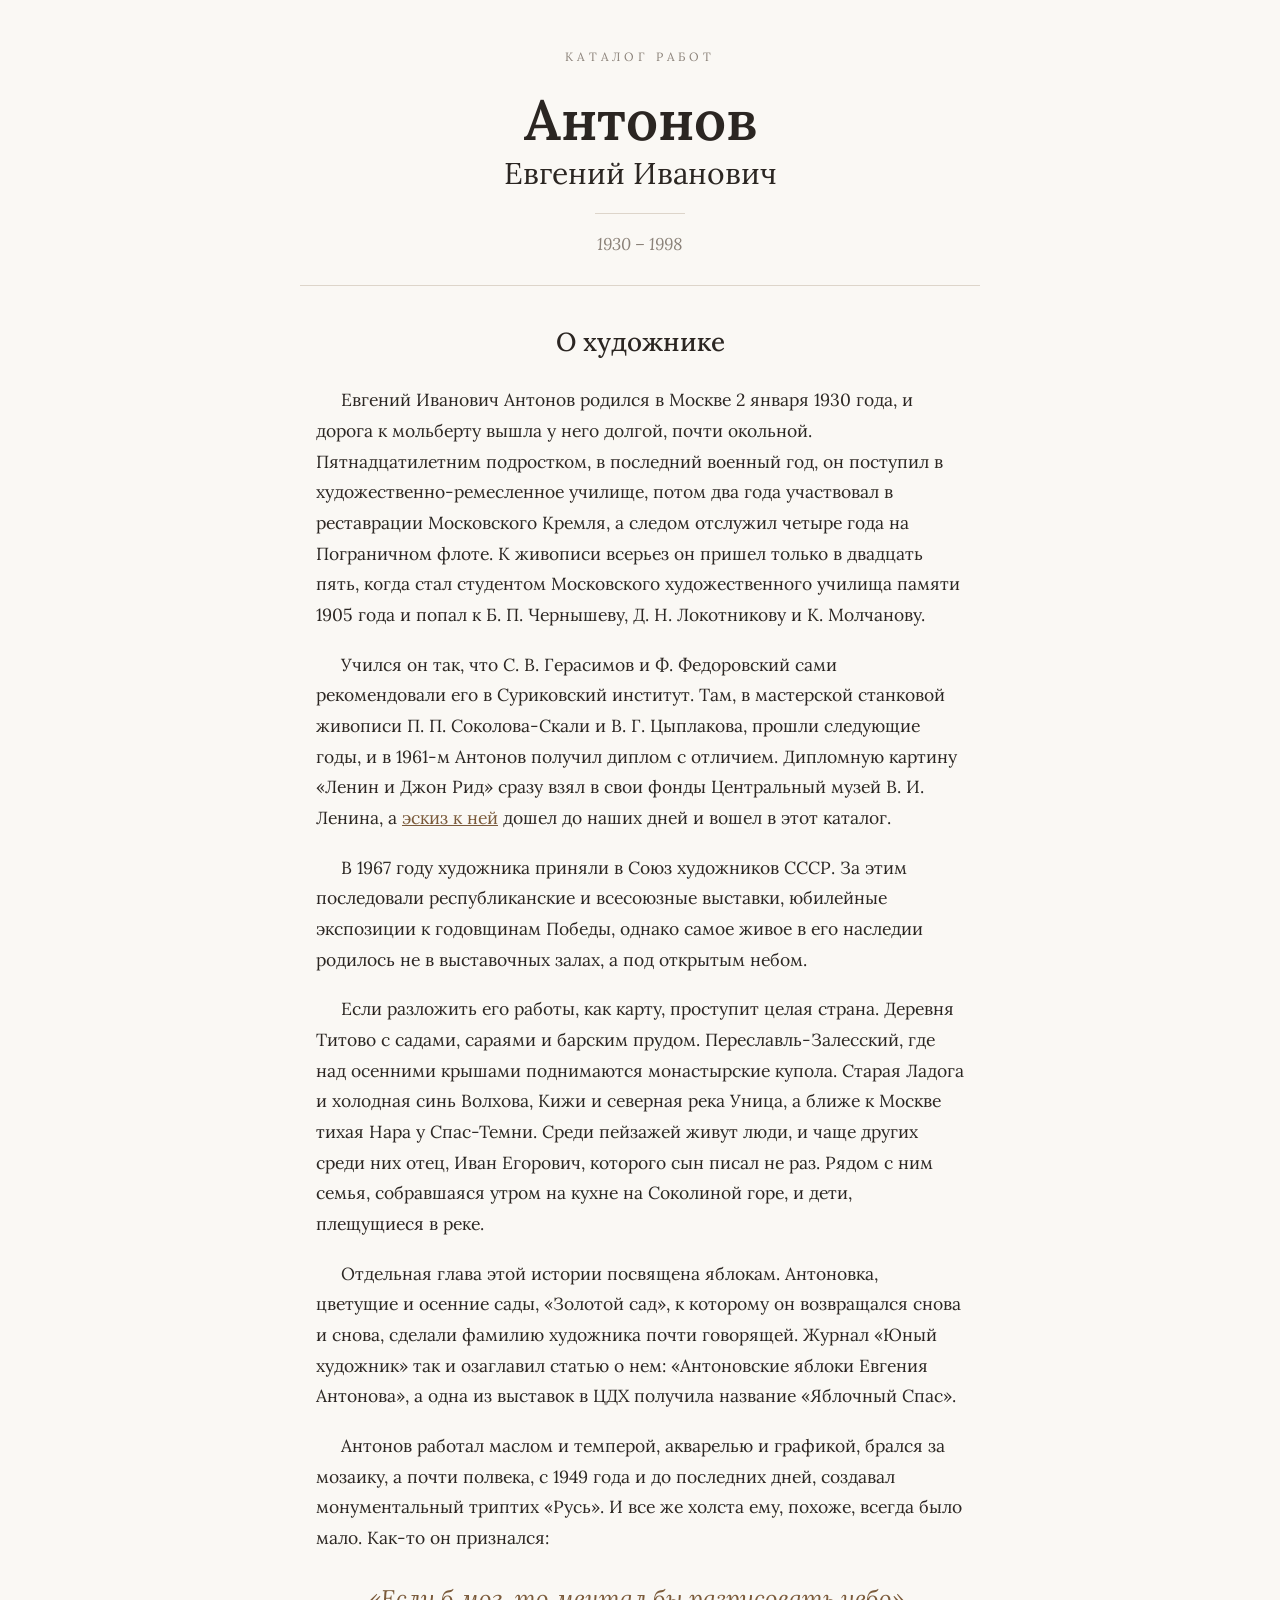
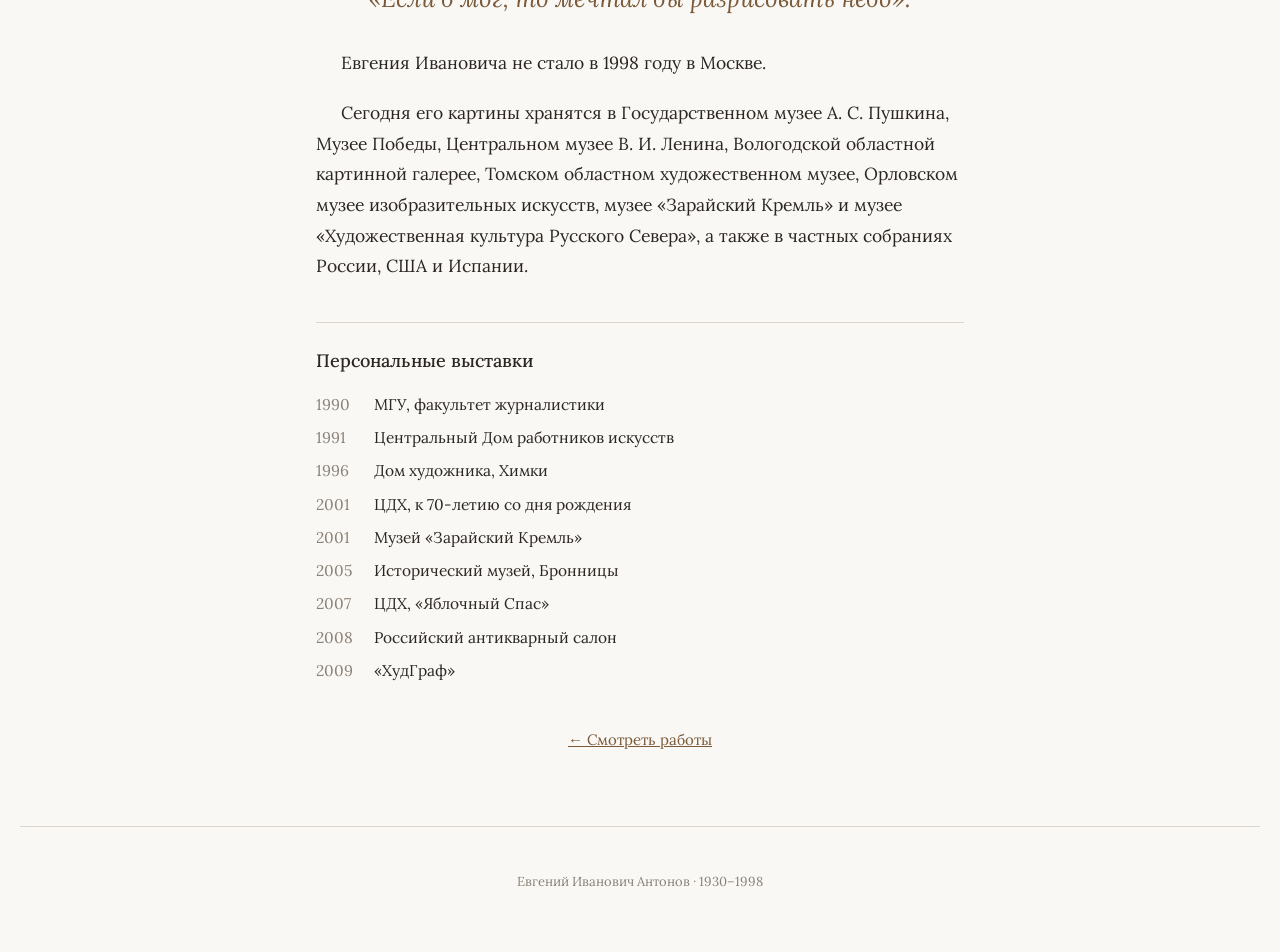
==== about.html @ 1014fc7f "Страница «О художнике» Co-Authored-By: Claude Opus 5.5 <noreply@anthropic.com> Claude-Session: https" ====
<!doctype html>
<html lang="ru">
<head>
<meta charset="utf-8">
<meta name="viewport" content="width=device-width, initial-scale=1">
<title>О художнике. Евгений Иванович Антонов (1930–1998)</title>
<meta name="description" content="Биография художника Евгения Ивановича Антонова (1930–1998).">
<link rel="preconnect" href="https://fonts.googleapis.com">
<link rel="preconnect" href="https://fonts.gstatic.com" crossorigin>
<link href="https://fonts.googleapis.com/css2?family=Lora:ital,wght@0,400;0,500;0,600;1,400&display=swap" rel="stylesheet">
<link rel="stylesheet" href="style.css">
</head>
<body>

<header class="masthead small">
  <p class="eyebrow"><a href="./">Каталог работ</a></p>
  <h1><span class="surname">Антонов</span><span class="given">Евгений Иванович</span></h1>
  <p class="years">1930 – 1998</p>
</header>

<article class="bio">
  <h2>О художнике</h2>

  <p>Евгений Иванович Антонов родился в Москве 2 января 1930 года, и дорога к мольберту вышла у него долгой, почти окольной. Пятнадцатилетним подростком, в последний военный год, он поступил в художественно-ремесленное училище, потом два года участвовал в реставрации Московского Кремля, а следом отслужил четыре года на Пограничном флоте. К живописи всерьез он пришел только в двадцать пять, когда стал студентом Московского художественного училища памяти 1905 года и попал к Б. П. Чернышеву, Д. Н. Локотникову и К. Молчанову.</p>

  <p>Учился он так, что С. В. Герасимов и Ф. Федоровский сами рекомендовали его в Суриковский институт. Там, в мастерской станковой живописи П. П. Соколова-Скали и В. Г. Цыплакова, прошли следующие годы, и в 1961-м Антонов получил диплом с отличием. Дипломную картину «Ленин и Джон Рид» сразу взял в свои фонды Центральный музей В. И. Ленина, а <a href="./#14">эскиз к ней</a> дошел до наших дней и вошел в этот каталог.</p>

  <p>В 1967 году художника приняли в Союз художников СССР. За этим последовали республиканские и всесоюзные выставки, юбилейные экспозиции к годовщинам Победы, однако самое живое в его наследии родилось не в выставочных залах, а под открытым небом.</p>

  <p>Если разложить его работы, как карту, проступит целая страна. Деревня Титово с садами, сараями и барским прудом. Переславль-Залесский, где над осенними крышами поднимаются монастырские купола. Старая Ладога и холодная синь Волхова, Кижи и северная река Уница, а ближе к Москве тихая Нара у Спас-Темни. Среди пейзажей живут люди, и чаще других среди них отец, Иван Егорович, которого сын писал не раз. Рядом с ним семья, собравшаяся утром на кухне на Соколиной горе, и дети, плещущиеся в реке.</p>

  <p>Отдельная глава этой истории посвящена яблокам. Антоновка, цветущие и осенние сады, «Золотой сад», к которому он возвращался снова и снова, сделали фамилию художника почти говорящей. Журнал «Юный художник» так и озаглавил статью о нем: «Антоновские яблоки Евгения Антонова», а одна из выставок в ЦДХ получила название «Яблочный Спас».</p>

  <p>Антонов работал маслом и темперой, акварелью и графикой, брался за мозаику, а почти полвека, с 1949 года и до последних дней, создавал монументальный триптих «Русь». И все же холста ему, похоже, всегда было мало. Как-то он признался:</p>

  <blockquote>«Если б мог, то мечтал бы разрисовать небо».</blockquote>

  <p>Евгения Ивановича не стало в 1998 году в Москве.</p>

  <p>Сегодня его картины хранятся в Государственном музее А. С. Пушкина, Музее Победы, Центральном музее В. И. Ленина, Вологодской областной картинной галерее, Томском областном художественном музее, Орловском музее изобразительных искусств, музее «Зарайский Кремль» и музее «Художественная культура Русского Севера», а также в частных собраниях России, США и Испании.</p>

  <h3>Персональные выставки</h3>
  <ul class="exh">
    <li><span>1990</span>МГУ, факультет журналистики</li>
    <li><span>1991</span>Центральный Дом работников искусств</li>
    <li><span>1996</span>Дом художника, Химки</li>
    <li><span>2001</span>ЦДХ, к 70-летию со дня рождения</li>
    <li><span>2001</span>Музей «Зарайский Кремль»</li>
    <li><span>2005</span>Исторический музей, Бронницы</li>
    <li><span>2007</span>ЦДХ, «Яблочный Спас»</li>
    <li><span>2008</span>Российский антикварный салон</li>
    <li><span>2009</span>«ХудГраф»</li>
  </ul>

  <p class="back"><a href="./">← Смотреть работы</a></p>
</article>

<footer class="foot">
  <p>Евгений Иванович Антонов · 1930–1998</p>
</footer>
</body>
</html>
---- style.css ----
:root {
  --paper: #faf8f4;
  --paper-2: #f2eee7;
  --ink: #2b2622;
  --mute: #8a8178;
  --rule: #ddd5ca;
  --accent: #7a5a3a;
  --serif: "Lora", Georgia, "Times New Roman", serif;
}
* { box-sizing: border-box; }
html { -webkit-text-size-adjust: 100%; }
body {
  margin: 0; background: var(--paper); color: var(--ink);
  font-family: var(--serif); font-size: 16px; line-height: 1.5;
}
button { font: inherit; color: inherit; cursor: pointer; }
a { color: inherit; }

/* Masthead */
.masthead { text-align: center; padding: 72px 16px 40px; }
.eyebrow { margin: 0 0 22px; color: var(--mute); font-size: 12px; letter-spacing: .32em; text-transform: uppercase; }
.masthead h1 { margin: 0; font-weight: 400; line-height: 1.15; }
.surname { display: block; font-weight: 600; font-size: clamp(36px, 7vw, 56px); }
.given { display: block; font-size: clamp(22px, 4vw, 30px); margin-top: 4px; }
.years { margin: 22px auto 0; padding-top: 18px; width: 90px; border-top: 1px solid var(--rule); color: var(--mute); font-style: italic; font-size: 17px; }
.links { margin-top: 28px; }
.links a { font-size: 14px; color: var(--accent); text-decoration: none; border-bottom: 1px solid currentColor; padding-bottom: 1px; }

/* Filters */
.filters { max-width: 1240px; margin: 0 auto; padding: 22px 16px 6px; border-top: 1px solid var(--rule); }
.fgroup { display: flex; gap: 14px; align-items: baseline; padding: 6px 0; }
.fgroup-label { flex: 0 0 104px; color: var(--mute); font-size: 13px; }
.chips { display: flex; flex-wrap: wrap; gap: 6px; }
.fgroup.status { margin-top: 8px; padding-top: 12px; border-top: 1px dashed var(--rule); }
.chip {
  border: 1px solid var(--rule); background: transparent; border-radius: 999px;
  padding: 4px 12px; font-size: 14px; line-height: 1.4; transition: background .15s, border-color .15s;
}
.chip:hover { border-color: var(--mute); }
.chip[aria-pressed="true"] { background: var(--ink); border-color: var(--ink); color: var(--paper); }
.chip .c { color: var(--mute); font-size: 12px; margin-left: 4px; }
.chip[aria-pressed="true"] .c { color: #c9c0b4; }
.filter-foot { display: flex; gap: 16px; align-items: center; padding: 14px 0 0; font-size: 13px; color: var(--mute); }
#reset, .linklike { background: none; border: 0; padding: 0; color: var(--accent); text-decoration: underline; text-underline-offset: 3px; font-size: 13px; }

/* Grid */
main { max-width: 1240px; margin: 0 auto; padding: 18px 16px 40px; }
.grid { list-style: none; margin: 0; padding: 0; display: grid; grid-template-columns: repeat(auto-fill, minmax(260px, 1fr)); gap: 40px 28px; }
.card button { display: block; width: 100%; background: none; border: 0; padding: 0; text-align: left; }
.card .frame { aspect-ratio: 1 / 1; background: var(--paper-2); display: flex; align-items: center; justify-content: center; padding: 18px; transition: background .2s; }
.card button:hover .frame, .card button:focus-visible .frame { background: #ebe5db; }
.card img { max-width: 100%; max-height: 100%; width: auto; height: auto; display: block; box-shadow: 0 1px 2px rgba(0,0,0,.08), 0 6px 18px rgba(60,40,20,.12); }
.card .cap { padding-top: 12px; }
.card .num { color: var(--mute); font-size: 12px; margin-right: 6px; }
.card .t { font-size: 16px; }
.card .m { color: var(--mute); font-size: 13px; margin-top: 2px; }
.badge { display: inline-block; margin-top: 8px; font-size: 11px; letter-spacing: .04em; padding: 2px 8px; border-radius: 3px; background: #ece4d8; color: #6b5641; }
.badge.family { background: #e3e9df; color: #4c5f45; }
.badge.private { background: #e6e3ec; color: #575069; }
.badge.studio { background: #f0e6d6; color: #7a5a3a; }
.empty { text-align: center; color: var(--mute); padding: 40px 0; }

.foot { text-align: center; color: var(--mute); font-size: 13px; padding: 32px 16px 48px; border-top: 1px solid var(--rule); max-width: 1240px; margin: 0 auto; }

/* Viewer */
.viewer { position: fixed; inset: 0; z-index: 10; background: var(--paper); display: flex; align-items: center; justify-content: center; }
.viewer[hidden] { display: none; }
.v-fig { margin: 0; width: 100%; height: 100%; display: flex; flex-direction: column; padding: 56px 72px 24px; }
.v-img-wrap { flex: 1; min-height: 0; display: flex; align-items: center; justify-content: center; }
.v-img-wrap img { max-width: 100%; max-height: 100%; object-fit: contain; box-shadow: 0 2px 4px rgba(0,0,0,.08), 0 12px 40px rgba(60,40,20,.16); }
.v-fig figcaption { text-align: center; padding-top: 20px; }
.v-num { color: var(--mute); font-size: 13px; }
.v-fig h2 { margin: 2px 0 0; font-weight: 500; font-size: 22px; }
.v-meta { margin: 4px 0 0; color: var(--mute); font-size: 15px; }
.v-status { margin: 8px 0 0; }
.v-close { position: absolute; top: 10px; right: 14px; background: none; border: 0; font-size: 36px; line-height: 1; padding: 6px 10px; color: var(--mute); }
.v-nav { position: absolute; top: 50%; transform: translateY(-50%); background: none; border: 0; font-size: 54px; line-height: 1; color: var(--mute); padding: 10px 18px; }
.v-close:hover, .v-nav:hover { color: var(--ink); }
.v-prev { left: 4px; } .v-next { right: 4px; }

@media (max-width: 640px) {
  .masthead { padding: 48px 16px 28px; }
  .fgroup { flex-direction: column; gap: 6px; }
  .fgroup-label { flex: none; }
  .grid { grid-template-columns: repeat(2, minmax(0, 1fr)); gap: 28px 14px; }
  .card .frame { padding: 10px; }
  .card .t { font-size: 14px; line-height: 1.35; }
  .card .m { font-size: 12px; }
  .v-fig { padding: 52px 12px 18px; }
  .v-nav { top: auto; bottom: 10px; transform: none; font-size: 40px; }
  .v-fig h2 { font-size: 18px; }
  .v-fig figcaption { padding: 16px 48px 0; }
}

/* About page */
.masthead.small { padding: 48px 16px 28px; }
.masthead.small .eyebrow a { color: inherit; text-decoration: none; }
.links a + a { margin-left: 22px; }
.bio { max-width: 680px; margin: 0 auto; padding: 28px 16px 56px; border-top: 1px solid var(--rule); }
.bio h2 { font-weight: 500; font-size: 26px; margin: 8px 0 24px; text-align: center; }
.bio p { font-size: 17.5px; line-height: 1.75; margin: 0 0 1.1em; text-indent: 1.4em; hyphens: auto; -webkit-hyphens: auto; }
.bio p.back { text-indent: 0; text-align: center; margin-top: 40px; font-size: 15px; }
.bio a { color: var(--accent); }
.bio blockquote { margin: 28px 0 32px; padding: 0; text-align: center; font-style: italic; font-size: 24px; line-height: 1.45; color: var(--accent); }
.bio h3 { font-weight: 500; font-size: 18px; margin: 40px 0 14px; padding-top: 24px; border-top: 1px solid var(--rule); }
.exh { list-style: none; padding: 0; margin: 0; font-size: 15.5px; }
.exh li { padding: 5px 0; display: flex; gap: 18px; }
.exh span { color: var(--mute); flex: 0 0 40px; }
@media (max-width: 640px) { .bio p { font-size: 16.5px; } .bio blockquote { font-size: 20px; } }
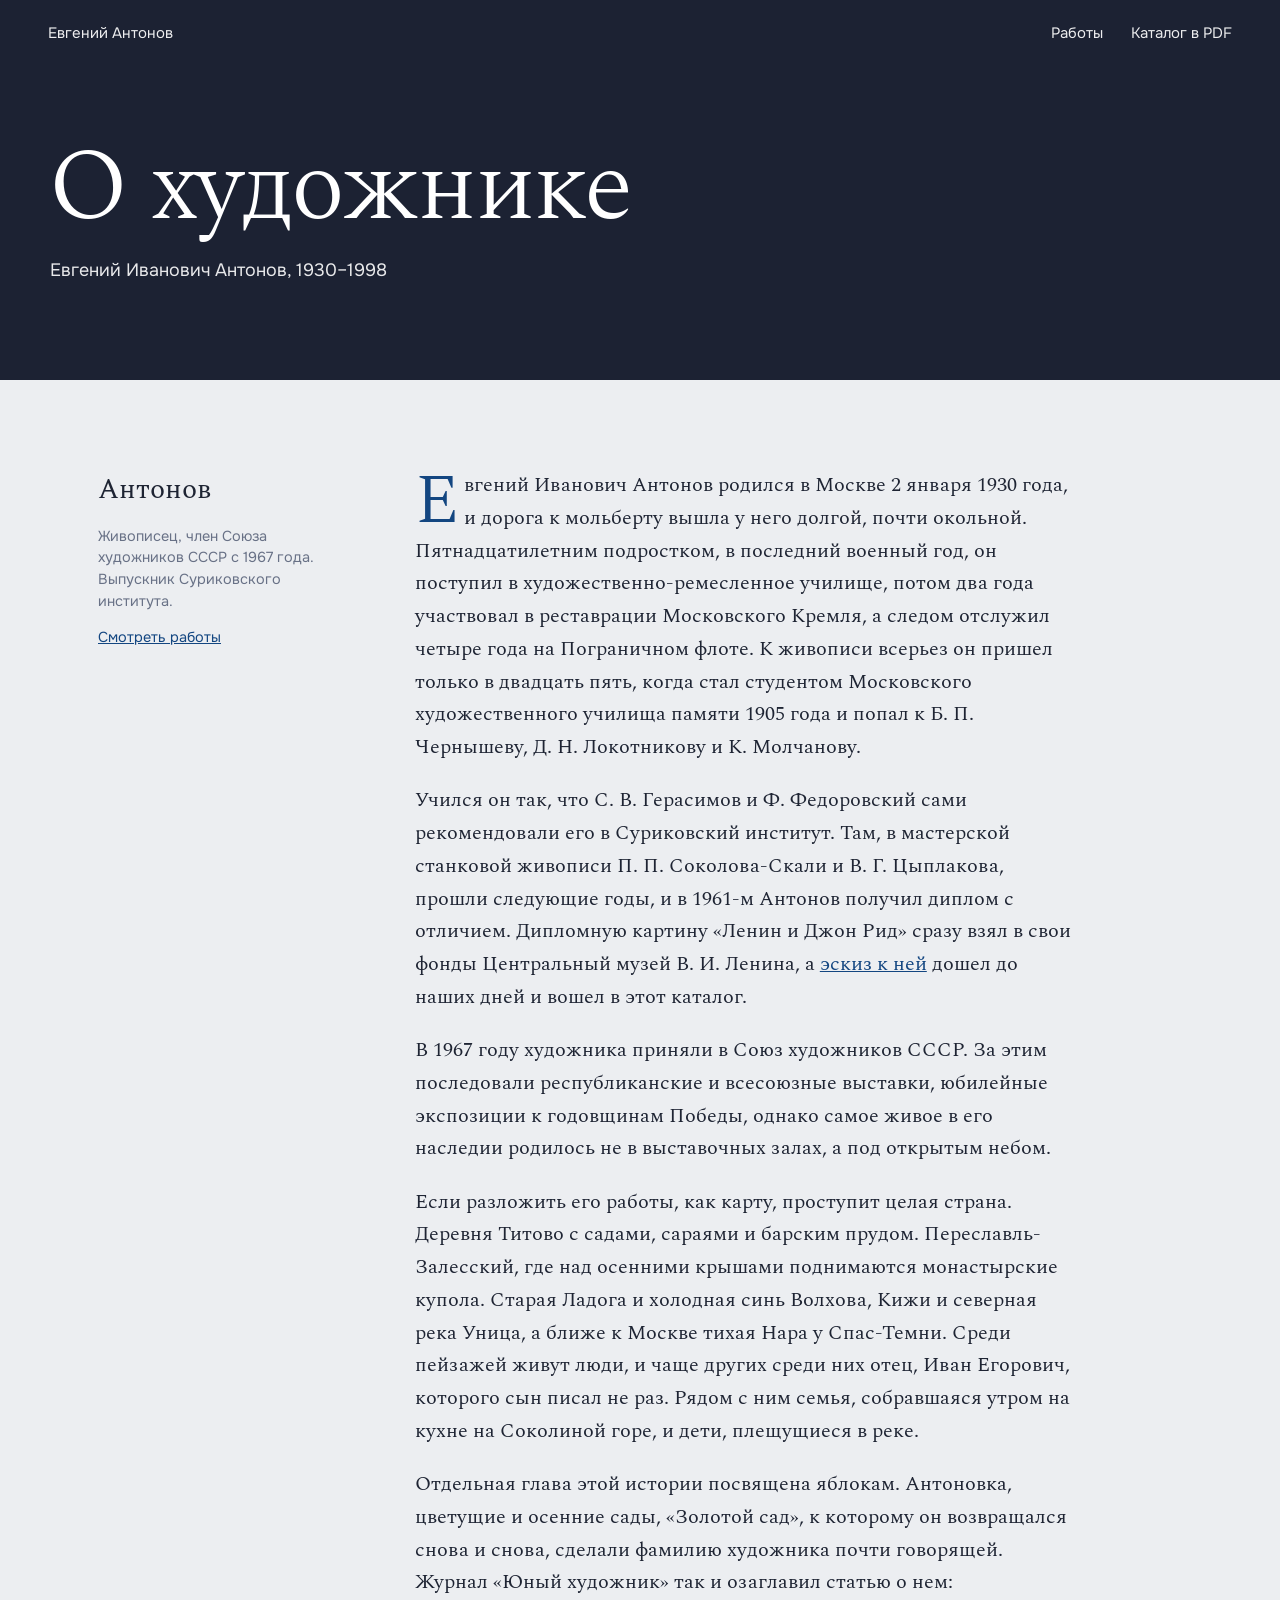
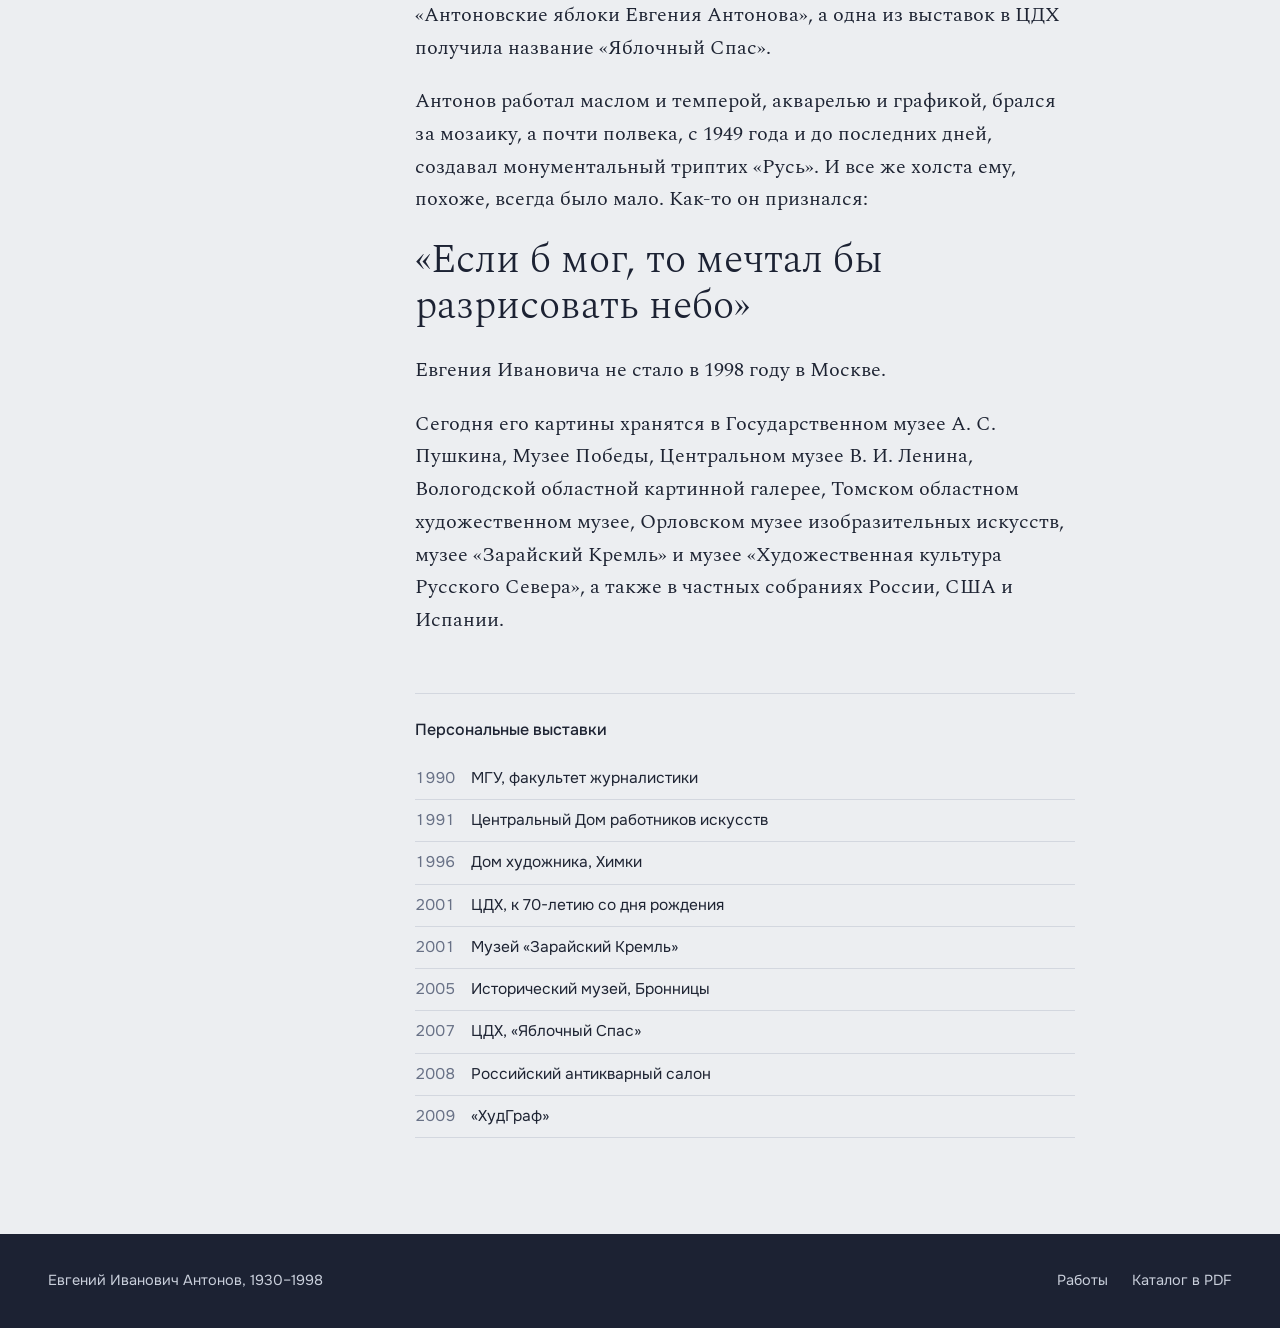
==== commit db0dc385: "Новый дизайн: обложка «Даль небесная», цитата, галерея по пропорциям картин, темный просмотр Co-Auth" ====
--- a/about.html
+++ b/about.html
@@ -2,26 +2,35 @@
 <html lang="ru">
 <head>
 <meta charset="utf-8">
-<meta name="viewport" content="width=device-width, initial-scale=1">
-<title>О художнике. Евгений Иванович Антонов (1930–1998)</title>
+<meta name="viewport" content="width=device-width, initial-scale=1, viewport-fit=cover">
+<title>О художнике. Евгений Антонов (1930–1998)</title>
 <meta name="description" content="Биография художника Евгения Ивановича Антонова (1930–1998).">
+<meta name="theme-color" content="#1c2233">
 <link rel="preconnect" href="https://fonts.googleapis.com">
 <link rel="preconnect" href="https://fonts.gstatic.com" crossorigin>
-<link href="https://fonts.googleapis.com/css2?family=Lora:ital,wght@0,400;0,500;0,600;1,400&display=swap" rel="stylesheet">
+<link href="https://fonts.googleapis.com/css2?family=Onest:wght@400;500;600&family=Spectral:ital,wght@0,300;0,400;1,300&display=swap" rel="stylesheet">
 <link rel="stylesheet" href="style.css">
 </head>
 <body>
 
-<header class="masthead small">
-  <p class="eyebrow"><a href="./">Каталог работ</a></p>
-  <h1><span class="surname">Антонов</span><span class="given">Евгений Иванович</span></h1>
-  <p class="years">1930 – 1998</p>
+<header class="about-top">
+  <nav class="topnav" aria-label="Разделы">
+    <a class="home" href="./">Евгений Антонов</a>
+    <a href="./#works">Работы</a>
+    <a href="catalog/antonov-katalog.pdf" download>Каталог в PDF</a>
+  </nav>
+  <h1>О художнике</h1>
+  <p class="hero-sub">Евгений Иванович Антонов, 1930–1998</p>
 </header>
 
-<article class="bio">
-  <h2>О художнике</h2>
-
-  <p>Евгений Иванович Антонов родился в Москве 2 января 1930 года, и дорога к мольберту вышла у него долгой, почти окольной. Пятнадцатилетним подростком, в последний военный год, он поступил в художественно-ремесленное училище, потом два года участвовал в реставрации Московского Кремля, а следом отслужил четыре года на Пограничном флоте. К живописи всерьез он пришел только в двадцать пять, когда стал студентом Московского художественного училища памяти 1905 года и попал к Б. П. Чернышеву, Д. Н. Локотникову и К. Молчанову.</p>
+<main class="bio">
+  <aside class="bio-side">
+    <h2>Антонов</h2>
+    <p>Живописец, член Союза художников СССР с 1967 года. Выпускник Суриковского института.</p>
+    <p><a href="./#works">Смотреть работы</a></p>
+  </aside>
+  <div class="bio-text">
+    <p>Евгений Иванович Антонов родился в Москве 2 января 1930 года, и дорога к мольберту вышла у него долгой, почти окольной. Пятнадцатилетним подростком, в последний военный год, он поступил в художественно-ремесленное училище, потом два года участвовал в реставрации Московского Кремля, а следом отслужил четыре года на Пограничном флоте. К живописи всерьез он пришел только в двадцать пять, когда стал студентом Московского художественного училища памяти 1905 года и попал к Б. П. Чернышеву, Д. Н. Локотникову и К. Молчанову.</p>
 
   <p>Учился он так, что С. В. Герасимов и Ф. Федоровский сами рекомендовали его в Суриковский институт. Там, в мастерской станковой живописи П. П. Соколова-Скали и В. Г. Цыплакова, прошли следующие годы, и в 1961-м Антонов получил диплом с отличием. Дипломную картину «Ленин и Джон Рид» сразу взял в свои фонды Центральный музей В. И. Ленина, а <a href="./#14">эскиз к ней</a> дошел до наших дней и вошел в этот каталог.</p>
 
@@ -33,14 +42,14 @@
 
   <p>Антонов работал маслом и темперой, акварелью и графикой, брался за мозаику, а почти полвека, с 1949 года и до последних дней, создавал монументальный триптих «Русь». И все же холста ему, похоже, всегда было мало. Как-то он признался:</p>
 
-  <blockquote>«Если б мог, то мечтал бы разрисовать небо».</blockquote>
+  <blockquote><p>«Если б мог, то мечтал бы разрисовать небо»</p></blockquote>
 
   <p>Евгения Ивановича не стало в 1998 году в Москве.</p>
 
   <p>Сегодня его картины хранятся в Государственном музее А. С. Пушкина, Музее Победы, Центральном музее В. И. Ленина, Вологодской областной картинной галерее, Томском областном художественном музее, Орловском музее изобразительных искусств, музее «Зарайский Кремль» и музее «Художественная культура Русского Севера», а также в частных собраниях России, США и Испании.</p>
 
-  <h3>Персональные выставки</h3>
-  <ul class="exh">
+    <h3>Персональные выставки</h3>
+    <ul class="exh">
     <li><span>1990</span>МГУ, факультет журналистики</li>
     <li><span>1991</span>Центральный Дом работников искусств</li>
     <li><span>1996</span>Дом художника, Химки</li>
@@ -51,12 +60,12 @@
     <li><span>2008</span>Российский антикварный салон</li>
     <li><span>2009</span>«ХудГраф»</li>
   </ul>
+  </div>
+</main>
 
-  <p class="back"><a href="./">← Смотреть работы</a></p>
-</article>
-
-<footer class="foot">
-  <p>Евгений Иванович Антонов · 1930–1998</p>
+<footer class="site-foot">
+  <p>Евгений Иванович Антонов, 1930–1998</p>
+  <p><a href="./#works">Работы</a><a href="catalog/antonov-katalog.pdf" download>Каталог в PDF</a></p>
 </footer>
 </body>
 </html>
--- a/style.css
+++ b/style.css
@@ -1,109 +1,162 @@
 :root {
-  --paper: #faf8f4;
-  --paper-2: #f2eee7;
-  --ink: #2b2622;
-  --mute: #8a8178;
-  --rule: #ddd5ca;
-  --accent: #7a5a3a;
-  --serif: "Lora", Georgia, "Times New Roman", serif;
+  --night: #1c2233;      /* грозовое небо */
+  --night-2: #262e43;
+  --wall: #eceef1;       /* стена галереи в пасмурный день */
+  --paper: #f6f7f8;
+  --ink: #1e2433;
+  --mute: #687186;
+  --rule: #d3d7df;
+  --sky: #134681;        /* ультрамарин из «Дали небесной» */
+  --st-museum: #134681;
+  --st-studio: #b4843a;
+  --st-family: #5b7a57;
+  --st-private: #6e6489;
+  --serif: "Spectral", Georgia, serif;
+  --sans: "Onest", system-ui, -apple-system, "Segoe UI", sans-serif;
 }
 * { box-sizing: border-box; }
-html { -webkit-text-size-adjust: 100%; }
-body {
-  margin: 0; background: var(--paper); color: var(--ink);
-  font-family: var(--serif); font-size: 16px; line-height: 1.5;
-}
+html { -webkit-text-size-adjust: 100%; scroll-behavior: smooth; }
+body { margin: 0; background: var(--wall); color: var(--ink); font-family: var(--sans); font-size: 16px; line-height: 1.5; }
 button { font: inherit; color: inherit; cursor: pointer; }
 a { color: inherit; }
+:focus-visible { outline: 2px solid var(--sky); outline-offset: 3px; }
+img { display: block; }
 
-/* Masthead */
-.masthead { text-align: center; padding: 72px 16px 40px; }
-.eyebrow { margin: 0 0 22px; color: var(--mute); font-size: 12px; letter-spacing: .32em; text-transform: uppercase; }
-.masthead h1 { margin: 0; font-weight: 400; line-height: 1.15; }
-.surname { display: block; font-weight: 600; font-size: clamp(36px, 7vw, 56px); }
-.given { display: block; font-size: clamp(22px, 4vw, 30px); margin-top: 4px; }
-.years { margin: 22px auto 0; padding-top: 18px; width: 90px; border-top: 1px solid var(--rule); color: var(--mute); font-style: italic; font-size: 17px; }
-.links { margin-top: 28px; }
-.links a { font-size: 14px; color: var(--accent); text-decoration: none; border-bottom: 1px solid currentColor; padding-bottom: 1px; }
-
-/* Filters */
-.filters { max-width: 1240px; margin: 0 auto; padding: 22px 16px 6px; border-top: 1px solid var(--rule); }
-.fgroup { display: flex; gap: 14px; align-items: baseline; padding: 6px 0; }
-.fgroup-label { flex: 0 0 104px; color: var(--mute); font-size: 13px; }
-.chips { display: flex; flex-wrap: wrap; gap: 6px; }
-.fgroup.status { margin-top: 8px; padding-top: 12px; border-top: 1px dashed var(--rule); }
-.chip {
-  border: 1px solid var(--rule); background: transparent; border-radius: 999px;
-  padding: 4px 12px; font-size: 14px; line-height: 1.4; transition: background .15s, border-color .15s;
-}
-.chip:hover { border-color: var(--mute); }
-.chip[aria-pressed="true"] { background: var(--ink); border-color: var(--ink); color: var(--paper); }
-.chip .c { color: var(--mute); font-size: 12px; margin-left: 4px; }
-.chip[aria-pressed="true"] .c { color: #c9c0b4; }
-.filter-foot { display: flex; gap: 16px; align-items: center; padding: 14px 0 0; font-size: 13px; color: var(--mute); }
-#reset, .linklike { background: none; border: 0; padding: 0; color: var(--accent); text-decoration: underline; text-underline-offset: 3px; font-size: 13px; }
-
-/* Grid */
-main { max-width: 1240px; margin: 0 auto; padding: 18px 16px 40px; }
-.grid { list-style: none; margin: 0; padding: 0; display: grid; grid-template-columns: repeat(auto-fill, minmax(260px, 1fr)); gap: 40px 28px; }
-.card button { display: block; width: 100%; background: none; border: 0; padding: 0; text-align: left; }
-.card .frame { aspect-ratio: 1 / 1; background: var(--paper-2); display: flex; align-items: center; justify-content: center; padding: 18px; transition: background .2s; }
-.card button:hover .frame, .card button:focus-visible .frame { background: #ebe5db; }
-.card img { max-width: 100%; max-height: 100%; width: auto; height: auto; display: block; box-shadow: 0 1px 2px rgba(0,0,0,.08), 0 6px 18px rgba(60,40,20,.12); }
-.card .cap { padding-top: 12px; }
-.card .num { color: var(--mute); font-size: 12px; margin-right: 6px; }
-.card .t { font-size: 16px; }
-.card .m { color: var(--mute); font-size: 13px; margin-top: 2px; }
-.badge { display: inline-block; margin-top: 8px; font-size: 11px; letter-spacing: .04em; padding: 2px 8px; border-radius: 3px; background: #ece4d8; color: #6b5641; }
-.badge.family { background: #e3e9df; color: #4c5f45; }
-.badge.private { background: #e6e3ec; color: #575069; }
-.badge.studio { background: #f0e6d6; color: #7a5a3a; }
-.empty { text-align: center; color: var(--mute); padding: 40px 0; }
-
-.foot { text-align: center; color: var(--mute); font-size: 13px; padding: 32px 16px 48px; border-top: 1px solid var(--rule); max-width: 1240px; margin: 0 auto; }
-
-/* Viewer */
-.viewer { position: fixed; inset: 0; z-index: 10; background: var(--paper); display: flex; align-items: center; justify-content: center; }
-.viewer[hidden] { display: none; }
-.v-fig { margin: 0; width: 100%; height: 100%; display: flex; flex-direction: column; padding: 56px 72px 24px; }
-.v-img-wrap { flex: 1; min-height: 0; display: flex; align-items: center; justify-content: center; }
-.v-img-wrap img { max-width: 100%; max-height: 100%; object-fit: contain; box-shadow: 0 2px 4px rgba(0,0,0,.08), 0 12px 40px rgba(60,40,20,.16); }
-.v-fig figcaption { text-align: center; padding-top: 20px; }
-.v-num { color: var(--mute); font-size: 13px; }
-.v-fig h2 { margin: 2px 0 0; font-weight: 500; font-size: 22px; }
-.v-meta { margin: 4px 0 0; color: var(--mute); font-size: 15px; }
-.v-status { margin: 8px 0 0; }
-.v-close { position: absolute; top: 10px; right: 14px; background: none; border: 0; font-size: 36px; line-height: 1; padding: 6px 10px; color: var(--mute); }
-.v-nav { position: absolute; top: 50%; transform: translateY(-50%); background: none; border: 0; font-size: 54px; line-height: 1; color: var(--mute); padding: 10px 18px; }
-.v-close:hover, .v-nav:hover { color: var(--ink); }
-.v-prev { left: 4px; } .v-next { right: 4px; }
-
-@media (max-width: 640px) {
-  .masthead { padding: 48px 16px 28px; }
-  .fgroup { flex-direction: column; gap: 6px; }
-  .fgroup-label { flex: none; }
-  .grid { grid-template-columns: repeat(2, minmax(0, 1fr)); gap: 28px 14px; }
-  .card .frame { padding: 10px; }
-  .card .t { font-size: 14px; line-height: 1.35; }
-  .card .m { font-size: 12px; }
-  .v-fig { padding: 52px 12px 18px; }
-  .v-nav { top: auto; bottom: 10px; transform: none; font-size: 40px; }
-  .v-fig h2 { font-size: 18px; }
-  .v-fig figcaption { padding: 16px 48px 0; }
+/* ── Hero ─────────────────────────────── */
+.hero { position: relative; height: 100svh; min-height: 520px; color: #fff; overflow: hidden; background: var(--night); }
+.hero-img { position: absolute; inset: 0; width: 100%; height: 100%; object-fit: cover; object-position: 50% 30%; }
+.hero::after { content: ""; position: absolute; inset: 0; background: linear-gradient(to bottom, rgba(20,24,38,.45) 0, rgba(20,24,38,0) 22%, rgba(20,24,38,0) 45%, rgba(20,24,38,.72) 100%); pointer-events: none; }
+.topnav { position: absolute; z-index: 2; top: 0; right: 0; left: 0; display: flex; justify-content: flex-end; gap: 28px; padding: 22px clamp(16px, 4vw, 48px); font-size: 15px; }
+.topnav a { text-decoration: none; opacity: .92; }
+.topnav a:hover { opacity: 1; text-decoration: underline; text-underline-offset: 4px; }
+.hero-text { position: absolute; z-index: 2; left: clamp(16px, 4vw, 48px); bottom: clamp(28px, 7vh, 72px); }
+.hero h1 { margin: 0; font-family: var(--serif); font-weight: 300; font-size: clamp(56px, 11vw, 168px); line-height: .9; letter-spacing: -.025em; }
+.hero-sub { margin: 22px 0 0 4px; font-size: clamp(15px, 1.4vw, 18px); opacity: .9; }
+.hero-credit { position: absolute; z-index: 2; right: clamp(16px, 4vw, 48px); bottom: clamp(28px, 7vh, 72px); margin: 0; font-family: var(--serif); font-style: italic; font-size: 15px; opacity: .8; }
+@media (prefers-reduced-motion: no-preference) {
+  .hero-img { animation: settle 2.4s cubic-bezier(.2,.7,.2,1) both; }
+  .hero-text { animation: rise 1.4s .3s cubic-bezier(.2,.7,.2,1) both; }
+  @keyframes settle { from { transform: scale(1.06); } to { transform: none; } }
+  @keyframes rise { from { opacity: 0; transform: translateY(18px); } to { opacity: 1; transform: none; } }
 }
 
-/* About page */
-.masthead.small { padding: 48px 16px 28px; }
-.masthead.small .eyebrow a { color: inherit; text-decoration: none; }
-.links a + a { margin-left: 22px; }
-.bio { max-width: 680px; margin: 0 auto; padding: 28px 16px 56px; border-top: 1px solid var(--rule); }
-.bio h2 { font-weight: 500; font-size: 26px; margin: 8px 0 24px; text-align: center; }
-.bio p { font-size: 17.5px; line-height: 1.75; margin: 0 0 1.1em; text-indent: 1.4em; hyphens: auto; -webkit-hyphens: auto; }
-.bio p.back { text-indent: 0; text-align: center; margin-top: 40px; font-size: 15px; }
-.bio a { color: var(--accent); }
-.bio blockquote { margin: 28px 0 32px; padding: 0; text-align: center; font-style: italic; font-size: 24px; line-height: 1.45; color: var(--accent); }
-.bio h3 { font-weight: 500; font-size: 18px; margin: 40px 0 14px; padding-top: 24px; border-top: 1px solid var(--rule); }
+/* ── Quote ────────────────────────────── */
+.quote { padding: clamp(72px, 12vw, 150px) clamp(16px, 6vw, 80px); }
+.quote blockquote { margin: 0 auto; max-width: 980px; }
+.quote p { margin: 0; font-family: var(--serif); font-weight: 300; font-size: clamp(30px, 4.6vw, 62px); line-height: 1.12; letter-spacing: -.01em; color: var(--night); text-wrap: balance; }
+.quote footer { margin-top: 26px; color: var(--mute); font-size: 15px; }
+
+/* ── Works ────────────────────────────── */
+.works { max-width: 1480px; margin: 0 auto; padding: 0 clamp(16px, 4vw, 48px) 80px; }
+.works-head { display: flex; align-items: baseline; justify-content: space-between; gap: 16px; border-top: 1px solid var(--rule); padding-top: 28px; }
+.works-head h2 { margin: 0; font-family: var(--serif); font-weight: 400; font-size: clamp(32px, 3.4vw, 44px); letter-spacing: -.01em; }
+#count { margin: 0; color: var(--mute); font-size: 15px; font-variant-numeric: tabular-nums; }
+
+.filters { padding: 22px 0 36px; }
+.fgroup { display: grid; grid-template-columns: 120px 1fr; gap: 14px; align-items: start; padding: 6px 0; }
+.fgroup-label { color: var(--mute); font-size: 14px; padding-top: 7px; }
+.chips { display: flex; flex-wrap: wrap; gap: 6px; }
+.fgroup.status { margin-top: 10px; padding-top: 14px; border-top: 1px solid var(--rule); }
+.chip { display: inline-flex; align-items: center; gap: 7px; border: 1px solid #c4c9d3; background: var(--paper); border-radius: 999px; padding: 6px 14px; font-size: 14.5px; line-height: 1.3; white-space: nowrap; transition: background .15s, border-color .15s, color .15s; }
+.chip:hover { border-color: var(--ink); }
+.chip .c { color: var(--mute); font-size: 12.5px; font-variant-numeric: tabular-nums; }
+.chip[aria-pressed="true"] { background: var(--sky); border-color: var(--sky); color: #fff; }
+.chip[aria-pressed="true"] .c { color: rgba(255,255,255,.75); }
+.chip.dim { opacity: .38; }
+.dot { width: 8px; height: 8px; border-radius: 50%; flex: none; background: var(--st-museum); }
+.dot.studio { background: var(--st-studio); } .dot.family { background: var(--st-family); } .dot.private { background: var(--st-private); }
+.chip[aria-pressed="true"] .dot { box-shadow: 0 0 0 1.5px #fff; }
+.reset { background: none; border: 0; padding: 0; margin-top: 14px; color: var(--sky); font-size: 14.5px; text-decoration: underline; text-underline-offset: 3px; }
+
+/* Justified rows: each card grows by its painting's proportions */
+.grid { list-style: none; margin: 0; padding: 0; display: flex; flex-wrap: wrap; gap: 40px 22px; }
+.grid::after { content: ""; flex-grow: 999; }
+.card { flex: var(--r) 1 calc(var(--r) * 250px); min-width: 0; }
+.card button { display: block; width: 100%; padding: 0; border: 0; background: none; text-align: left; cursor: zoom-in; }
+.card .ph { background: var(--rule); aspect-ratio: var(--r); overflow: hidden; }
+.card img { width: 100%; height: 100%; object-fit: cover; transition: transform .5s cubic-bezier(.2,.7,.2,1); }
+.card button:hover img { transform: scale(1.025); }
+.card .cap { display: flex; gap: 10px; padding-top: 12px; }
+.card .num { color: var(--mute); font-size: 13px; font-variant-numeric: tabular-nums; padding-top: 3px; min-width: 20px; }
+.card .t { font-family: var(--serif); font-size: 17px; line-height: 1.3; }
+.card .st { display: flex; align-items: center; gap: 7px; margin-top: 5px; color: var(--mute); font-size: 13px; }
+.empty { color: var(--mute); padding: 40px 0; }
+
+.site-foot { background: var(--night); color: #c9cfdb; padding: 36px clamp(16px, 4vw, 48px) calc(36px + env(safe-area-inset-bottom)); display: flex; flex-wrap: wrap; justify-content: space-between; gap: 12px 32px; font-size: 14.5px; }
+.site-foot p { margin: 0; }
+.site-foot a { text-decoration: none; margin-right: 24px; }
+.site-foot a:last-child { margin-right: 0; }
+.site-foot a:hover { color: #fff; text-decoration: underline; }
+
+/* ── Viewer ───────────────────────────── */
+.viewer { position: fixed; inset: 0; z-index: 20; background: var(--night); color: #e7eaf0; display: grid; grid-template-columns: 1fr 360px; }
+.viewer[hidden] { display: none; }
+.v-stage { position: relative; min-height: 0; display: flex; align-items: center; justify-content: center; padding: 40px 88px; }
+.v-stage img { max-width: 100%; max-height: 100%; object-fit: contain; box-shadow: 0 20px 60px rgba(0,0,0,.35); }
+@media (prefers-reduced-motion: no-preference) { .v-stage img.in { animation: fade .35s ease both; } @keyframes fade { from { opacity: 0; } to { opacity: 1; } } }
+.v-nav { position: absolute; top: 50%; transform: translateY(-50%); background: none; border: 0; padding: 18px; color: rgba(255,255,255,.55); }
+.v-nav:hover { color: #fff; }
+.v-nav svg { width: 22px; height: 44px; fill: none; stroke: currentColor; stroke-width: 1.4; }
+.v-prev { left: 14px; } .v-next { right: 14px; }
+.v-info { background: var(--night-2); padding: 28px 30px; overflow-y: auto; display: flex; flex-direction: column; }
+.v-close { align-self: flex-end; background: none; border: 1px solid rgba(255,255,255,.25); border-radius: 999px; padding: 6px 16px; font-size: 14px; color: #e7eaf0; }
+.v-close:hover { border-color: #fff; }
+.v-num { margin: 44px 0 8px; color: #8f98ad; font-size: 14px; }
+.v-info h2 { margin: 0; font-family: var(--serif); font-weight: 300; font-size: 30px; line-height: 1.15; color: #fff; }
+.v-meta { margin: 28px 0 0; display: grid; grid-template-columns: 96px 1fr; gap: 10px 14px; font-size: 15px; }
+.v-meta dt { color: #8f98ad; }
+.v-meta dd { margin: 0; display: flex; align-items: center; gap: 8px; }
+.v-pos { margin: auto 0 0; padding-top: 28px; color: #8f98ad; font-size: 13.5px; font-variant-numeric: tabular-nums; }
+
+/* ── About ────────────────────────────── */
+.about-top { background: var(--night); color: #fff; padding: 22px clamp(16px, 4vw, 48px) clamp(48px, 8vw, 96px); }
+.about-top .topnav { position: static; padding: 0 0 clamp(48px, 8vw, 96px); justify-content: space-between; }
+.about-top .topnav .home { margin-right: auto; }
+.about-top h1 { margin: 0; font-family: var(--serif); font-weight: 300; font-size: clamp(48px, 8vw, 112px); line-height: .92; letter-spacing: -.025em; }
+.about-top .hero-sub { margin-left: 2px; }
+.bio { max-width: 1180px; margin: 0 auto; padding: clamp(48px, 7vw, 96px) clamp(16px, 4vw, 48px) 96px; display: grid; grid-template-columns: 240px minmax(0, 660px); gap: 24px clamp(32px, 6vw, 96px); }
+.bio-side { position: sticky; top: 32px; align-self: start; color: var(--mute); font-size: 14.5px; }
+.bio-side h2 { margin: 0 0 10px; font-family: var(--serif); font-weight: 400; font-size: 28px; color: var(--ink); }
+.bio-side a { color: var(--sky); }
+.bio-text p { font-family: var(--serif); font-size: 19.5px; line-height: 1.68; margin: 0 0 1.05em; hyphens: auto; -webkit-hyphens: auto; }
+.bio-text > p:first-child::first-letter { float: left; font-size: 3.6em; line-height: .82; padding: .06em .08em 0 0; color: var(--sky); font-weight: 300; }
+.bio-text a { color: var(--sky); }
+.bio-text blockquote { margin: 1.4em 0 1.5em; padding: 0; }
+.bio-text blockquote p { font-weight: 300; font-size: clamp(28px, 3.4vw, 40px); line-height: 1.15; color: var(--night); margin: 0; }
+.bio-text h3 { margin: 56px 0 16px; padding-top: 24px; border-top: 1px solid var(--rule); font-family: var(--sans); font-weight: 500; font-size: 16px; }
 .exh { list-style: none; padding: 0; margin: 0; font-size: 15.5px; }
-.exh li { padding: 5px 0; display: flex; gap: 18px; }
-.exh span { color: var(--mute); flex: 0 0 40px; }
-@media (max-width: 640px) { .bio p { font-size: 16.5px; } .bio blockquote { font-size: 20px; } }
+.exh li { display: grid; grid-template-columns: 56px 1fr; padding: 9px 0; border-bottom: 1px solid var(--rule); }
+.exh span { color: var(--mute); font-variant-numeric: tabular-nums; }
+
+/* ── Small screens ────────────────────── */
+@media (max-width: 900px) {
+  .viewer { grid-template-columns: 1fr; grid-template-rows: minmax(0, 1fr) auto; }
+  .v-stage { padding: 56px 12px 12px; }
+  .v-info { padding: 18px 16px calc(18px + env(safe-area-inset-bottom)); }
+  .v-close { position: absolute; top: 12px; right: 12px; }
+  .v-num { margin: 0 0 4px; }
+  .v-info h2 { font-size: 22px; }
+  .v-meta { margin-top: 12px; grid-template-columns: 84px 1fr; gap: 4px 10px; font-size: 14px; }
+  .v-pos { padding-top: 10px; }
+  .v-nav { top: auto; bottom: 0; transform: none; padding: 12px; }
+  .v-nav svg { width: 16px; height: 32px; }
+  .v-prev { left: 4px; } .v-next { right: 4px; }
+  .bio { grid-template-columns: 1fr; }
+  .bio-side { position: static; }
+}
+@media (max-width: 640px) {
+  .topnav { gap: 18px; font-size: 14px; justify-content: flex-start; }
+  .hero-credit { left: 16px; right: auto; bottom: auto; top: 58px; font-size: 13px; }
+  .fgroup { grid-template-columns: 1fr; gap: 6px; padding: 8px 0; }
+  .fgroup-label { padding-top: 0; }
+  .chips { flex-wrap: nowrap; overflow-x: auto; margin: 0 -16px; padding: 0 16px 4px; scrollbar-width: none; }
+  .chips::-webkit-scrollbar { display: none; }
+  .grid { gap: 28px 12px; }
+  .card { flex-basis: calc(var(--r) * 130px); }
+  .card .t { font-size: 15px; }
+  .card .num { display: none; }
+  .bio-text p { font-size: 18px; }
+  .about-top .topnav { flex-wrap: wrap; gap: 10px 18px; }
+}
+.viewer .dot { background: #6f9be0; }
+.viewer .dot.studio { background: #d9a85a; } .viewer .dot.family { background: #8fb38a; } .viewer .dot.private { background: #a79bd0; }
